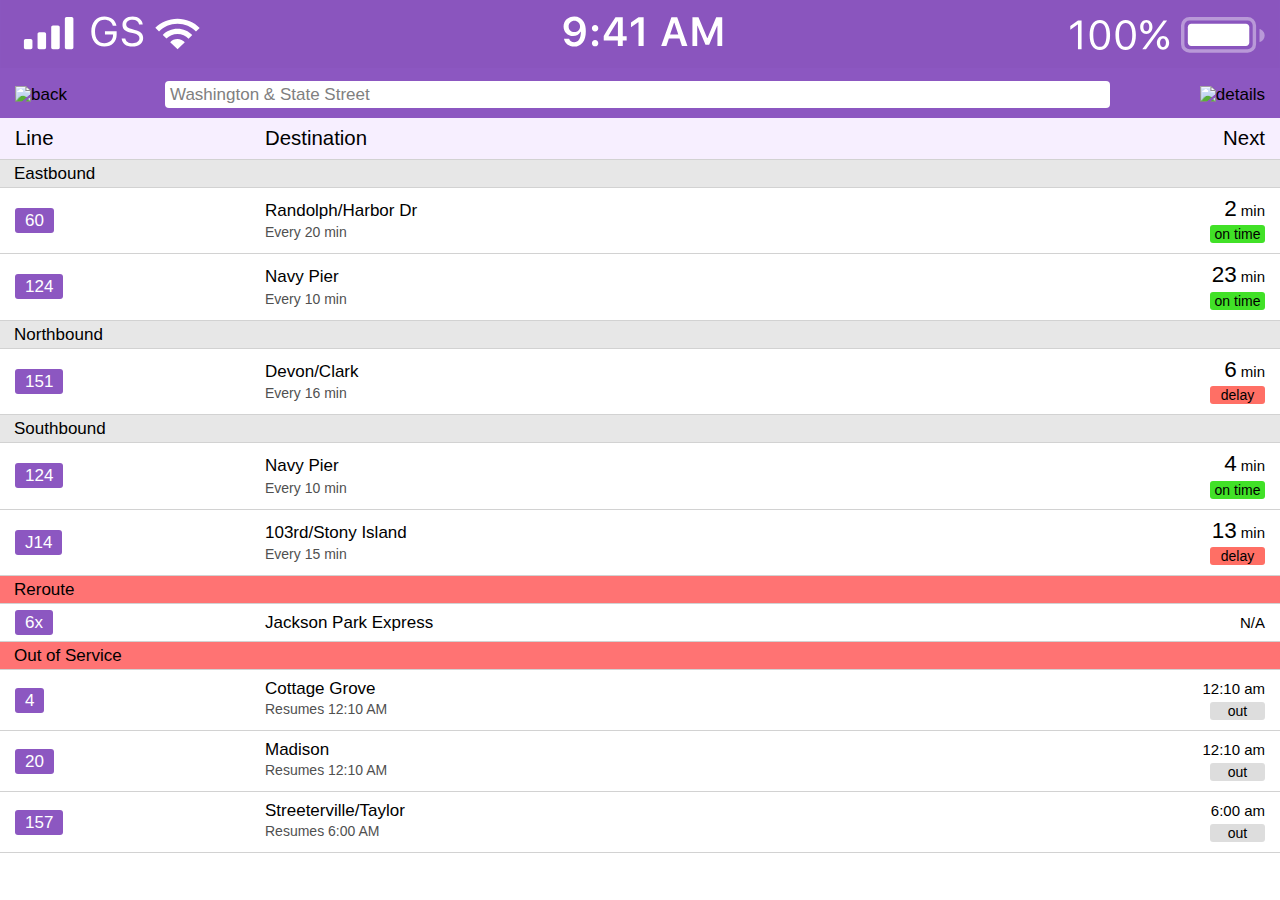
==== index.html @ 3e2c8f20 "first commit" ====
<!DOCTYPE html>
<html lang="en">
  <head>
    <meta name="viewport" content="width=device-width, initial-scale=1">
    <meta charset="utf-8">
    <title>BusyBus</title>
    <link rel="stylesheet" href="css/reset.css">
    <link rel="stylesheet" href="css/style.css">
  </head>
  <body>
    <header>
      <img class="status-bar" src="images/status bar.svg" alt="status bar">
      <section class=navbar>
        <img class="arrow" src="images/back.svg" alt="back">
        <div class="search">Washington & State Street
        </div>
        <img class="burger" src="images/hamburger icon.svg" alt="details">
      </section>
      <section class="names">
        <div class="namesinfo column1">
          <h1>Line</h1>
        </div>
        <div class="namesinfo column2">
          <h1>Destination</h1>
          <h1>Next</h1>
        </div>
      </section>
    </header>
    <section class="meat">
        <div class="direction main">
            <h2>Eastbound</h2>
          </div>

        <section class="info">
          <div class="column1">
            <span class="line">60</span>
          </div>
          <div class="column2">
            <div class="row1">
                <span class="destination">Randolph/Harbor Dr</span>
                <span class="next"><strong>2</strong> min</span>
            </div>
            <div class="row2">
              <span class="eta">Every 20 min</span>
              <span class="status">on time</span>
            </div>
          </div>
        </section>

        <section class="info">
          <div class="column1">
            <span class="line">124</span>
          </div>
          <div class="column2">
            <div class="row1">
                <span class="destination">Navy Pier</span>
                <span class="next"><strong>23</strong> min</span>
            </div>
            <div class="row2">
              <span class="eta">Every 10 min</span>
              <span class="status">on time</span>
            </div>
          </div>
        </section>

        <div class="direction main">
          <h2>Northbound</h2>
        </div>

        <section class="info">
          <div class="column1">
            <span class="line">151</span>
          </div>
          <div class="column2">
            <div class="row1">
                <span class="destination">Devon/Clark</span>
                <span class="next"><strong>6</strong> min</span>
            </div>
            <div class="row2">
              <span class="eta">Every 16 min</span>
              <span class="status delay">delay</span>
            </div>
          </div>
        </section>

        <div class="direction main">
          <h2>Southbound</h2>
        </div>

        <section class="info">
          <div class="column1">
            <span class="line">124</span>
          </div>
          <div class="column2">
            <div class="row1">
                <span class="destination">Navy Pier</span>
                <span class="next"><strong>4</strong> min</span>
            </div>
            <div class="row2">
              <span class="eta">Every 10 min</span>
              <span class="status">on time</span>
            </div>
          </div>
        </section>

        <section class="info">
          <div class="column1">
            <span class="line">J14</span>
          </div>
          <div class="column2">
            <div class="row1">
                <span class="destination">103rd/Stony Island</span>
                <span class="next"><strong>13</strong> min</span>
            </div>
            <div class="row2">
              <span class="eta">Every 15 min</span>
              <span class="status delay">delay</span>
            </div>
          </div>
        </section>

        <div class="direction reroute">
          <h2>Reroute</h2>
        </div>

        <section class="info">
          <div class="column1">
            <span class="line">6x</span>
          </div>
          <div class="column2">
            <div class="row1">
                <span class="destination">Jackson Park Express</span>
                <span class="next">N/A</span>
            </div>
          </div>
        </section>

        <div class="direction outofservice">
          <h2>Out of Service</h2>
        </div>

        <section class="info">
          <div class="column1">
            <span class="line">4</span>
          </div>
          <div class="column2">
            <div class="row1">
                <span class="destination">Cottage Grove</span>
                <span class="next">12:10 am</span>
            </div>
            <div class="row2">
              <span class="eta">Resumes 12:10 AM</span>
              <span class="status out">out</span>
            </div>
          </div>
        </section>

        <section class="info">
          <div class="column1">
            <span class="line">20</span>
          </div>
          <div class="column2">
            <div class="row1">
                <span class="destination">Madison</span>
                <span class="next">12:10 am</span>
            </div>
            <div class="row2">
              <span class="eta">Resumes 12:10 AM</span>
              <span class="status out">out</span>
            </div>
          </div>
        </section>

        <section class="info">
          <div class="column1">
            <span class="line">157</span>
          </div>
          <div class="column2">
            <div class="row1">
                <span class="destination">Streeterville/Taylor</span>
                <span class="next">6:00 am</span>
            </div>
            <div class="row2">
              <span class="eta">Resumes 6:00 AM</span>
              <span class="status out">out</span>
            </div>
          </div>
        </section>
    </section>
  </body>
</html>
---- css/style.css ----
*, *:before, *:after {
  box-sizing: border-box;
}
body {
  background-color: #fff;
  font-family: "SF Pro Text", Arial, Roboto;
  font-size: 17px;
  font-weight: normal;
  display: block;
}
strong {
  font-size: 1.5em;
  font-weight: 500;
}
/* ~~~~~BEGIN HEADER STYLING ~~~~~*/
header{
  background-color: #8C57C1;
  width: 100%;
}
.status-bar {
  width: 100%;
}
.navbar {
  padding: 10px;
  width: 100%;
  display: inline-flex;
  align-items: center;
  justify-content: center;
}
.arrow {
  padding: 5px;
  position: absolute;
  left: 10px;
}
.search{
  margin: 0px 10px 0px 5px;
  display: flex;
  align-items: center;
  background-color: #fff;
  color: gray;
  padding: 5px;
  border-radius: 4px;
  width: 75%;
}
.burger {
  padding: 5px;
  position: absolute;
  right: 10px;
}
.names{
  background-color: #F7EFFF;
  display: flex;
  justify-content:space-between;
  width: 100%;
  border-bottom: #D2D2D2 1px solid;
  padding: 10px 15px 10px 15px;
}
.namesinfo {
  display: flex;
  justify-content: space-between;
  width: 100%;
}
/* ~~~~~END HEADER STYLING~~~~~ */
/* ~~~~BEGIN DIRECTION~~~~~ */
h1 {
  font-size: 1.2em;
  font-weight: 400;
}
.direction {
  width: 100%;
  padding: 5px 0px 5px 14px;
  display: inline-block;
  background-color: #E7E7E7;
  /* border-top:#D2D2D2 1px solid; */
  border-bottom: #D2D2D2 1px solid;
}
/* ~~~~~END DIRECTION~~~~~~ */
.info {
  display: flex;
  justify-content: space-between;
  width: 100%;
  padding: 10px 15px 10px 15px;
  border-bottom: 1px solid #D2D2D2;
}
.info:hover{
  background-color: #eee;
}
.line {
  background-color: #8C57C1;
  color: #fff;
  padding: 3px 10px 3px 10px;
  border-radius: 3px;
}

.column1 {
  width: 20%;
  align-self: center;
}
.column2 {
  width: 80%;
}

.row1 {
  display: flex;
  justify-content: space-between;
  width: 100%;
  align-items: baseline;
}
.row2 {
  font-size: 14px;
  padding-top: 5px;
  display: flex;
  justify-content: space-between;
  width: 100%;
}

.next{
  font-size: 15px;
}
.eta {
  color: #505050;
}
.status {
  background-color: #41E127;
  padding-top: 2px;
  padding-bottom: 2px;
  text-align: center;
  border-radius: 3px;
  width: 55px;
}
.delay {
  background-color: #FF6F65;
}
.out{
  background-color: #ddd;
  align-self: center;
}

.reroute, .outofservice{
  background-color: #FF7373;
}
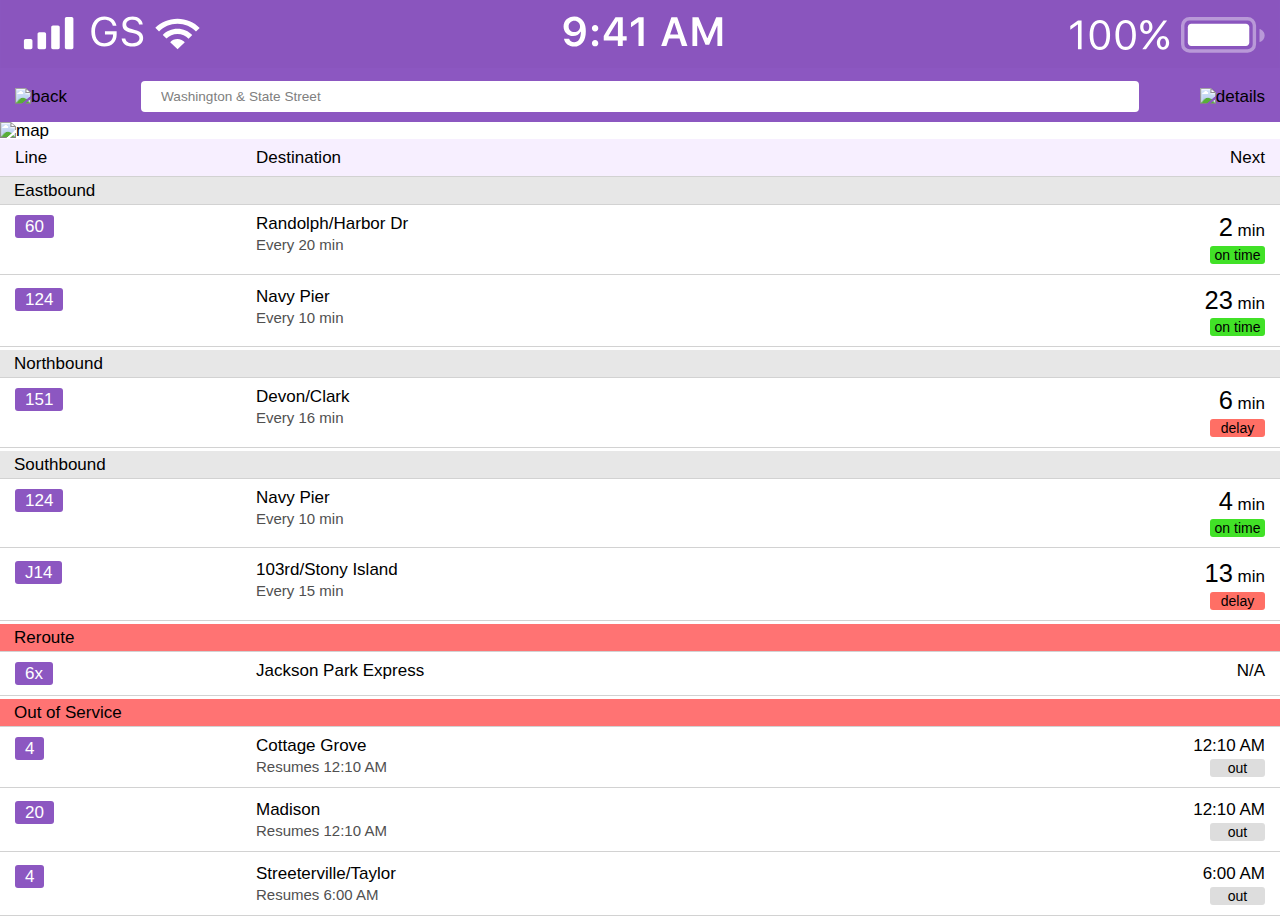
==== commit 023d0c33: "changes for revision 1" ====
--- a/index.html
+++ b/index.html
@@ -12,180 +12,169 @@
       <img class="status-bar" src="images/status bar.svg" alt="status bar">
       <section class=navbar>
         <img class="arrow" src="images/back.svg" alt="back">
-        <div class="search">Washington & State Street
-        </div>
+        <!-- <div class="search">Washington & State Street
+        </div> -->
+        <form class="search" action="index.html" method="post">
+          <input type="search" name="" value="Washington & State Street">
+        </form>
         <img class="burger" src="images/hamburger icon.svg" alt="details">
       </section>
-      <section class="names">
-        <div class="namesinfo column1">
-          <h1>Line</h1>
-        </div>
-        <div class="namesinfo column2">
-          <h1>Destination</h1>
-          <h1>Next</h1>
-        </div>
-      </section>
+
     </header>
+    <section class="map">
+      <img src="images/map.png" alt="map" width=100%>
+    </section>
+    <section class="names">
+      <ul class="namesinfo">
+        <li>Line</li>
+        <li class="middle">Destination</li>
+        <li>Next</li>
+      </ul>
+    </section>
     <section class="meat">
-        <div class="direction main">
+
+        <div class="direction">
             <h2>Eastbound</h2>
           </div>
+        <ul class="info">
+          <li>
+            <h3>60</h3>
+          </li>
+          <li class="middle">
+            <h4>Randolph/Harbor Dr</h4>
+            <h5>Every 20 min</h5>
+          </li>
+          <li>
+            <h4><strong>2</strong> min</h4>
+            <h6>on time</h6>
+          </li>
+        </ul>
+        <ul class="info">
+          <li>
+            <h3>124</h3>
+          </li>
+          <li class="middle">
+            <h4>Navy Pier</h4>
+            <h5>Every 10 min</h5>
+          </li>
+          <li>
+            <h4><strong>23</strong> min</h4>
+            <h6>on time</h6>
+          </li>
+        </ul>
 
-        <section class="info">
-          <div class="column1">
-            <span class="line">60</span>
-          </div>
-          <div class="column2">
-            <div class="row1">
-                <span class="destination">Randolph/Harbor Dr</span>
-                <span class="next"><strong>2</strong> min</span>
-            </div>
-            <div class="row2">
-              <span class="eta">Every 20 min</span>
-              <span class="status">on time</span>
-            </div>
-          </div>
-        </section>
-
-        <section class="info">
-          <div class="column1">
-            <span class="line">124</span>
-          </div>
-          <div class="column2">
-            <div class="row1">
-                <span class="destination">Navy Pier</span>
-                <span class="next"><strong>23</strong> min</span>
-            </div>
-            <div class="row2">
-              <span class="eta">Every 10 min</span>
-              <span class="status">on time</span>
-            </div>
-          </div>
-        </section>
-
-        <div class="direction main">
+        <div class="direction">
           <h2>Northbound</h2>
         </div>
 
-        <section class="info">
-          <div class="column1">
-            <span class="line">151</span>
-          </div>
-          <div class="column2">
-            <div class="row1">
-                <span class="destination">Devon/Clark</span>
-                <span class="next"><strong>6</strong> min</span>
-            </div>
-            <div class="row2">
-              <span class="eta">Every 16 min</span>
-              <span class="status delay">delay</span>
-            </div>
-          </div>
-        </section>
+        <ul class="info">
+          <li>
+            <h3>151</h3>
+          </li>
+          <li class="middle">
+            <h4>Devon/Clark</h4>
+            <h5>Every 16 min</h5>
+          </li>
+          <li>
+            <h4><strong>6</strong> min</h4>
+            <h6 class="delay">delay</h6>
+          </li>
+        </ul>
 
-        <div class="direction main">
+        <div class="direction">
           <h2>Southbound</h2>
         </div>
 
-        <section class="info">
-          <div class="column1">
-            <span class="line">124</span>
-          </div>
-          <div class="column2">
-            <div class="row1">
-                <span class="destination">Navy Pier</span>
-                <span class="next"><strong>4</strong> min</span>
-            </div>
-            <div class="row2">
-              <span class="eta">Every 10 min</span>
-              <span class="status">on time</span>
-            </div>
-          </div>
-        </section>
+        <ul class="info">
+          <li>
+            <h3>124</h3>
+          </li>
+          <li class="middle">
+            <h4>Navy Pier</h4>
+            <h5>Every 10 min</h5>
+          </li>
+          <li>
+            <h4><strong>4</strong> min</h4>
+            <h6>on time</h6>
+          </li>
+        </ul>
 
-        <section class="info">
-          <div class="column1">
-            <span class="line">J14</span>
-          </div>
-          <div class="column2">
-            <div class="row1">
-                <span class="destination">103rd/Stony Island</span>
-                <span class="next"><strong>13</strong> min</span>
-            </div>
-            <div class="row2">
-              <span class="eta">Every 15 min</span>
-              <span class="status delay">delay</span>
-            </div>
-          </div>
-        </section>
+        <ul class="info">
+          <li>
+            <h3>J14</h3>
+          </li>
+          <li class="middle">
+            <h4>103rd/Stony Island</h4>
+            <h5>Every 15 min</h5>
+          </li>
+          <li>
+            <h4><strong>13</strong> min</h4>
+            <h6 class="delay">delay</h6>
+          </li>
+        </ul>
 
         <div class="direction reroute">
           <h2>Reroute</h2>
         </div>
 
-        <section class="info">
-          <div class="column1">
-            <span class="line">6x</span>
-          </div>
-          <div class="column2">
-            <div class="row1">
-                <span class="destination">Jackson Park Express</span>
-                <span class="next">N/A</span>
-            </div>
-          </div>
-        </section>
+        <ul class="info">
+          <li>
+            <h3>6x</h3>
+          </li>
+          <li class="middle">
+            <h4>Jackson Park Express</h4>
+          </li>
+          <li>
+            <h4>N/A</h4>
+          </li>
+        </ul>
 
         <div class="direction outofservice">
           <h2>Out of Service</h2>
         </div>
 
-        <section class="info">
-          <div class="column1">
-            <span class="line">4</span>
-          </div>
-          <div class="column2">
-            <div class="row1">
-                <span class="destination">Cottage Grove</span>
-                <span class="next">12:10 am</span>
-            </div>
-            <div class="row2">
-              <span class="eta">Resumes 12:10 AM</span>
-              <span class="status out">out</span>
-            </div>
-          </div>
-        </section>
+        <ul class="info">
+          <li>
+            <h3>4</h3>
+          </li>
+          <li class="middle">
+            <h4>Cottage Grove</h4>
+            <h5>Resumes 12:10 AM</h5>
+          </li>
+          <li>
+            <h4>12:10 AM</h4>
+            <h6 class="out">out</h6>
+          </li>
+        </ul>
 
-        <section class="info">
-          <div class="column1">
-            <span class="line">20</span>
-          </div>
-          <div class="column2">
-            <div class="row1">
-                <span class="destination">Madison</span>
-                <span class="next">12:10 am</span>
-            </div>
-            <div class="row2">
-              <span class="eta">Resumes 12:10 AM</span>
-              <span class="status out">out</span>
-            </div>
-          </div>
-        </section>
+        <ul class="info">
+          <li>
+            <h3>20</h3>
+          </li>
+          <li class="middle">
+            <h4>Madison</h4>
+            <h5>Resumes 12:10 AM</h5>
+          </li>
+          <li>
+            <h4>12:10 AM</h4>
+            <h6 class="out">out</h6>
+          </li>
+        </ul>
 
-        <section class="info">
-          <div class="column1">
-            <span class="line">157</span>
-          </div>
-          <div class="column2">
-            <div class="row1">
-                <span class="destination">Streeterville/Taylor</span>
-                <span class="next">6:00 am</span>
-            </div>
-            <div class="row2">
-              <span class="eta">Resumes 6:00 AM</span>
-              <span class="status out">out</span>
-            </div>
-          </div>
-        </section>
+        <ul class="info">
+          <li>
+            <h3>4</h3>
+          </li>
+          <li class="middle">
+            <h4>Streeterville/Taylor</h4>
+            <h5>Resumes 6:00 AM</h5>
+          </li>
+          <li>
+            <h4>6:00 AM</h4>
+            <h6 class="out">out</h6>
+          </li>
+        </ul>
+
     </section>
   </body>
 </html>
--- a/css/style.css
+++ b/css/style.css
@@ -3,7 +3,7 @@
 }
 body {
   background-color: #fff;
-  font-family: "SF Pro Text", Arial, Roboto;
+  font-family: -apple-system, BlinkMacSystemFont, "Segoe UI", Roboto, Helvetica, Arial, sans-serif, "Apple Color Emoji", "Segoe UI Emoji", "Segoe UI Symbol";
   font-size: 17px;
   font-weight: normal;
   display: block;
@@ -21,7 +21,7 @@
   width: 100%;
 }
 .navbar {
-  padding: 10px;
+  padding: 5px 10px;
   width: 100%;
   display: inline-flex;
   align-items: center;
@@ -32,15 +32,18 @@
   position: absolute;
   left: 10px;
 }
-.search{
-  margin: 0px 10px 0px 5px;
-  display: flex;
-  align-items: center;
-  background-color: #fff;
+form {
+  width: 80%;
+  padding: 5px;
+}
+input[type=search] {
+  width: 100%;
+  padding: 8px 20px;
+  border: solid 0px #ccc;
+  border-radius: 4px;
+  resize: none;
+  font-size: 0.8em;
   color: gray;
-  padding: 5px;
-  border-radius: 4px;
-  width: 75%;
 }
 .burger {
   padding: 5px;
@@ -71,13 +74,11 @@
   padding: 5px 0px 5px 14px;
   display: inline-block;
   background-color: #E7E7E7;
-  /* border-top:#D2D2D2 1px solid; */
   border-bottom: #D2D2D2 1px solid;
 }
 /* ~~~~~END DIRECTION~~~~~~ */
 .info {
-  display: flex;
-  justify-content: space-between;
+  display:inline-block;
   width: 100%;
   padding: 10px 15px 10px 15px;
   border-bottom: 1px solid #D2D2D2;
@@ -85,42 +86,36 @@
 .info:hover{
   background-color: #eee;
 }
-.line {
+h3 {
   background-color: #8C57C1;
   color: #fff;
   padding: 3px 10px 3px 10px;
   border-radius: 3px;
+  align-self: center;
+}
+.column1 {
+  width: 18%;
 }
 
-.column1 {
-  width: 20%;
-  align-self: center;
-}
-.column2 {
-  width: 80%;
+.middle {
+  position: absolute;
+  left: 20%;
+  float: left;
 }
 
-.row1 {
-  display: flex;
-  justify-content: space-between;
-  width: 100%;
-  align-items: baseline;
+.column2 {
+  width: 82%;
 }
-.row2 {
-  font-size: 14px;
-  padding-top: 5px;
-  display: flex;
-  justify-content: space-between;
-  width: 100%;
+h4 {
+  padding-bottom: 5px;
+}
+h5 {
+  color: #505050;
+  font-size: 15px;
 }
 
-.next{
-  font-size: 15px;
-}
-.eta {
-  color: #505050;
-}
-.status {
+h6 {
+  font-size: 14px;
   background-color: #41E127;
   padding-top: 2px;
   padding-bottom: 2px;
@@ -128,14 +123,23 @@
   border-radius: 3px;
   width: 55px;
 }
+li {
+  text-align:left;
+  float:left;
+}
+li:last-child {
+  float:right;
+  text-align: right;
+}
+h6 {
+  float:right;
+}
 .delay {
   background-color: #FF6F65;
 }
 .out{
   background-color: #ddd;
-  align-self: center;
 }
-
 .reroute, .outofservice{
   background-color: #FF7373;
 }
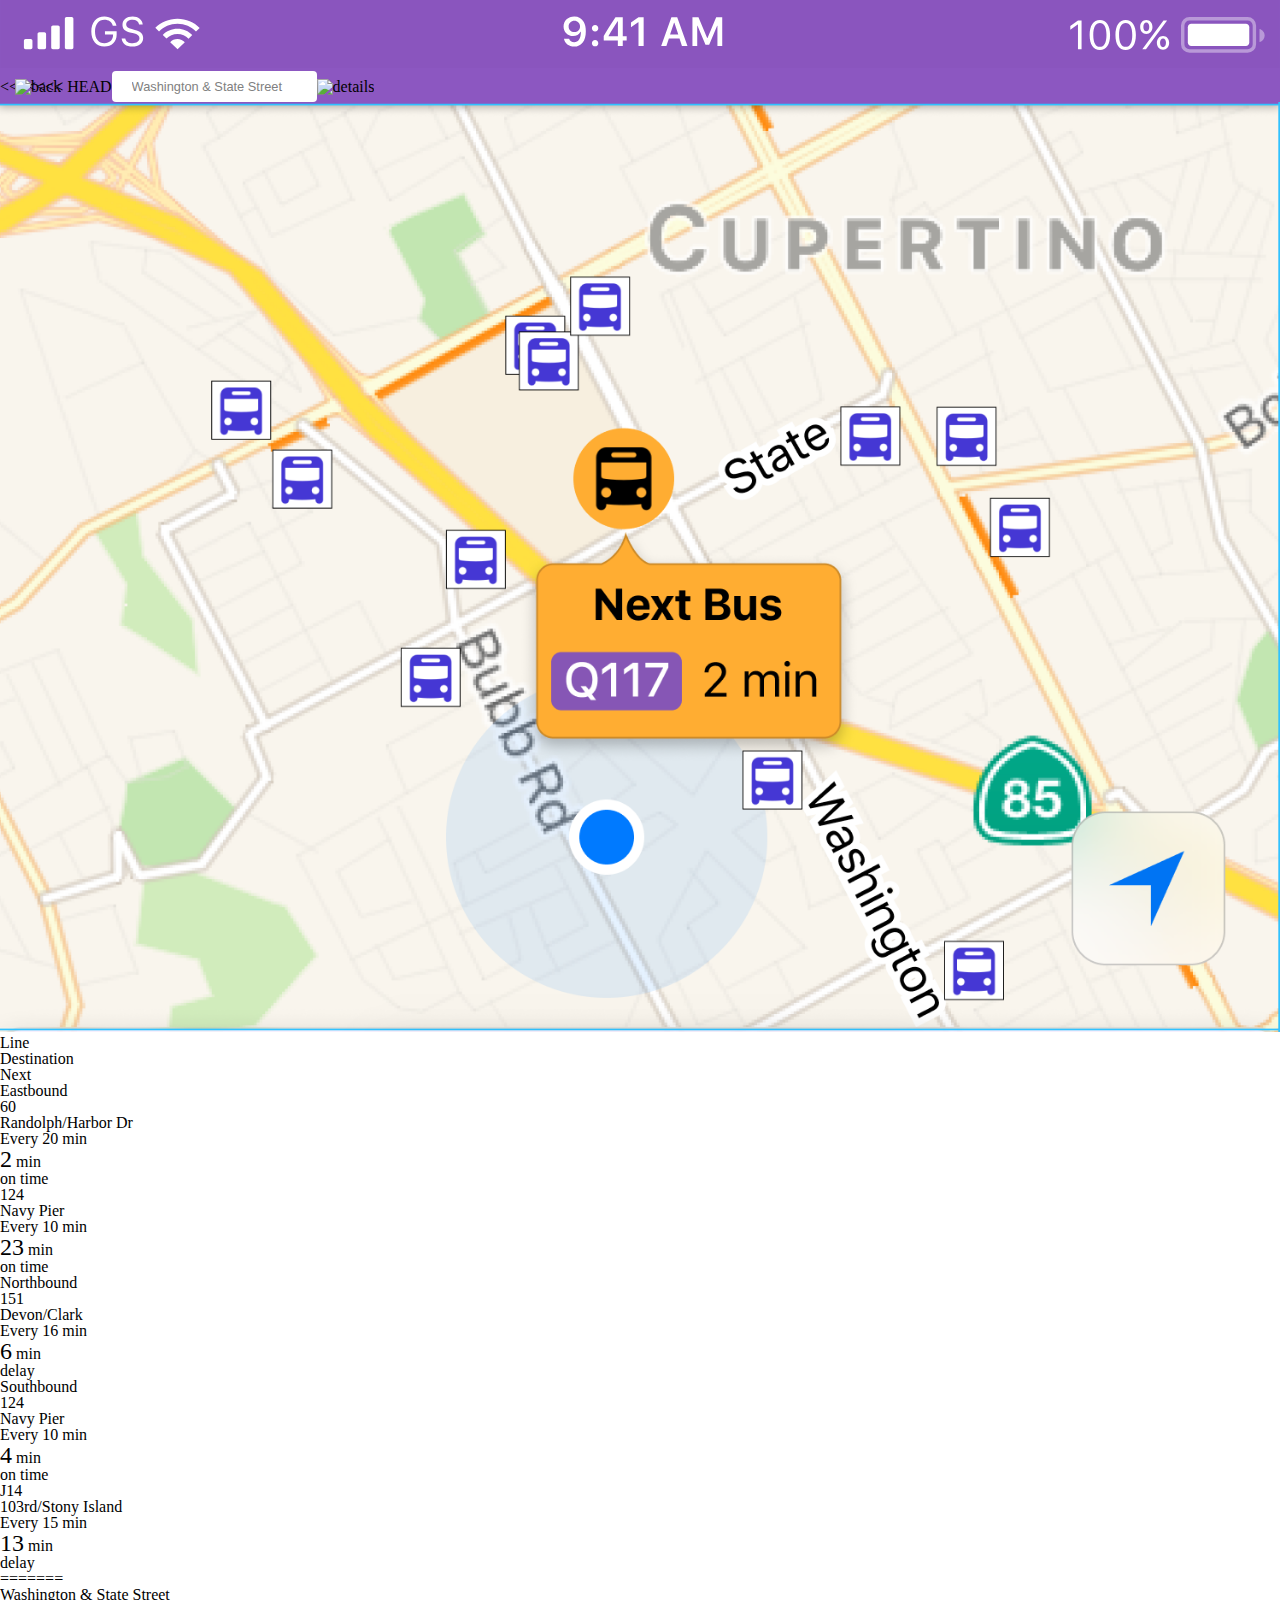
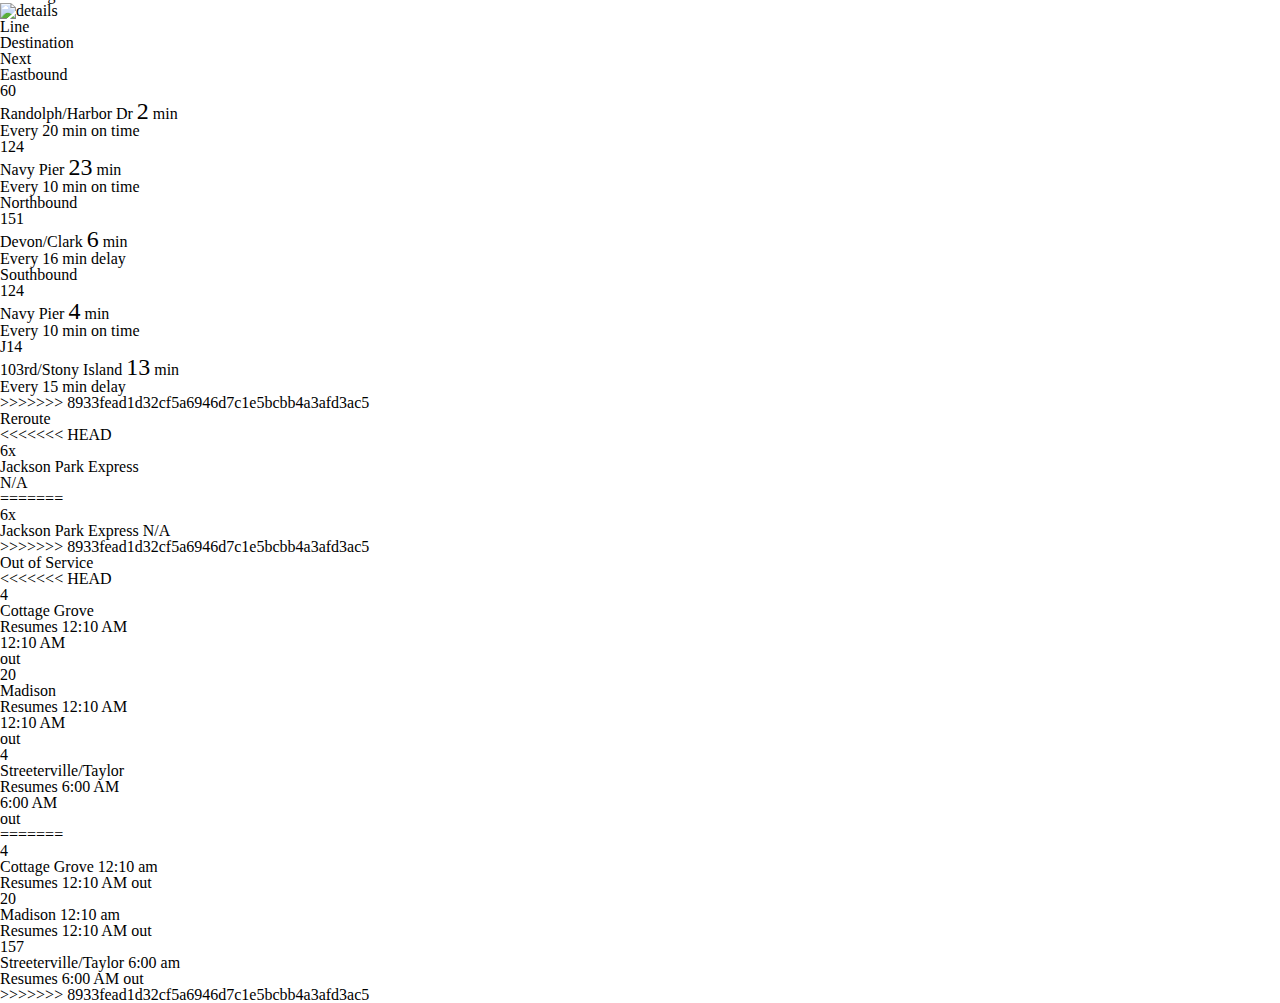
==== commit 5c7efd52: "Merge branch 'master' of github.com:justineyoung/frontend-challenge Attempting merge" ====
--- a/index.html
+++ b/index.html
@@ -12,6 +12,7 @@
       <img class="status-bar" src="images/status bar.svg" alt="status bar">
       <section class=navbar>
         <img class="arrow" src="images/back.svg" alt="back">
+<<<<<<< HEAD
         <!-- <div class="search">Washington & State Street
         </div> -->
         <form class="search" action="index.html" method="post">
@@ -112,11 +113,120 @@
             <h6 class="delay">delay</h6>
           </li>
         </ul>
+=======
+        <div class="search">Washington & State Street
+        </div>
+        <img class="burger" src="images/hamburger icon.svg" alt="details">
+      </section>
+      <section class="names">
+        <div class="namesinfo column1">
+          <h1>Line</h1>
+        </div>
+        <div class="namesinfo column2">
+          <h1>Destination</h1>
+          <h1>Next</h1>
+        </div>
+      </section>
+    </header>
+    <section class="meat">
+        <div class="direction main">
+            <h2>Eastbound</h2>
+          </div>
+
+        <section class="info">
+          <div class="column1">
+            <span class="line">60</span>
+          </div>
+          <div class="column2">
+            <div class="row1">
+                <span class="destination">Randolph/Harbor Dr</span>
+                <span class="next"><strong>2</strong> min</span>
+            </div>
+            <div class="row2">
+              <span class="eta">Every 20 min</span>
+              <span class="status">on time</span>
+            </div>
+          </div>
+        </section>
+
+        <section class="info">
+          <div class="column1">
+            <span class="line">124</span>
+          </div>
+          <div class="column2">
+            <div class="row1">
+                <span class="destination">Navy Pier</span>
+                <span class="next"><strong>23</strong> min</span>
+            </div>
+            <div class="row2">
+              <span class="eta">Every 10 min</span>
+              <span class="status">on time</span>
+            </div>
+          </div>
+        </section>
+
+        <div class="direction main">
+          <h2>Northbound</h2>
+        </div>
+
+        <section class="info">
+          <div class="column1">
+            <span class="line">151</span>
+          </div>
+          <div class="column2">
+            <div class="row1">
+                <span class="destination">Devon/Clark</span>
+                <span class="next"><strong>6</strong> min</span>
+            </div>
+            <div class="row2">
+              <span class="eta">Every 16 min</span>
+              <span class="status delay">delay</span>
+            </div>
+          </div>
+        </section>
+
+        <div class="direction main">
+          <h2>Southbound</h2>
+        </div>
+
+        <section class="info">
+          <div class="column1">
+            <span class="line">124</span>
+          </div>
+          <div class="column2">
+            <div class="row1">
+                <span class="destination">Navy Pier</span>
+                <span class="next"><strong>4</strong> min</span>
+            </div>
+            <div class="row2">
+              <span class="eta">Every 10 min</span>
+              <span class="status">on time</span>
+            </div>
+          </div>
+        </section>
+
+        <section class="info">
+          <div class="column1">
+            <span class="line">J14</span>
+          </div>
+          <div class="column2">
+            <div class="row1">
+                <span class="destination">103rd/Stony Island</span>
+                <span class="next"><strong>13</strong> min</span>
+            </div>
+            <div class="row2">
+              <span class="eta">Every 15 min</span>
+              <span class="status delay">delay</span>
+            </div>
+          </div>
+        </section>
+>>>>>>> 8933fead1d32cf5a6946d7c1e5bcbb4a3afd3ac5
 
         <div class="direction reroute">
           <h2>Reroute</h2>
         </div>
 
+<<<<<<< HEAD
         <ul class="info">
           <li>
             <h3>6x</h3>
@@ -128,11 +238,25 @@
             <h4>N/A</h4>
           </li>
         </ul>
+=======
+        <section class="info">
+          <div class="column1">
+            <span class="line">6x</span>
+          </div>
+          <div class="column2">
+            <div class="row1">
+                <span class="destination">Jackson Park Express</span>
+                <span class="next">N/A</span>
+            </div>
+          </div>
+        </section>
+>>>>>>> 8933fead1d32cf5a6946d7c1e5bcbb4a3afd3ac5
 
         <div class="direction outofservice">
           <h2>Out of Service</h2>
         </div>
 
+<<<<<<< HEAD
         <ul class="info">
           <li>
             <h3>4</h3>
@@ -175,6 +299,55 @@
           </li>
         </ul>
 
+=======
+        <section class="info">
+          <div class="column1">
+            <span class="line">4</span>
+          </div>
+          <div class="column2">
+            <div class="row1">
+                <span class="destination">Cottage Grove</span>
+                <span class="next">12:10 am</span>
+            </div>
+            <div class="row2">
+              <span class="eta">Resumes 12:10 AM</span>
+              <span class="status out">out</span>
+            </div>
+          </div>
+        </section>
+
+        <section class="info">
+          <div class="column1">
+            <span class="line">20</span>
+          </div>
+          <div class="column2">
+            <div class="row1">
+                <span class="destination">Madison</span>
+                <span class="next">12:10 am</span>
+            </div>
+            <div class="row2">
+              <span class="eta">Resumes 12:10 AM</span>
+              <span class="status out">out</span>
+            </div>
+          </div>
+        </section>
+
+        <section class="info">
+          <div class="column1">
+            <span class="line">157</span>
+          </div>
+          <div class="column2">
+            <div class="row1">
+                <span class="destination">Streeterville/Taylor</span>
+                <span class="next">6:00 am</span>
+            </div>
+            <div class="row2">
+              <span class="eta">Resumes 6:00 AM</span>
+              <span class="status out">out</span>
+            </div>
+          </div>
+        </section>
+>>>>>>> 8933fead1d32cf5a6946d7c1e5bcbb4a3afd3ac5
     </section>
   </body>
 </html>
--- a/css/style.css
+++ b/css/style.css
@@ -3,7 +3,11 @@
 }
 body {
   background-color: #fff;
+<<<<<<< HEAD
   font-family: -apple-system, BlinkMacSystemFont, "Segoe UI", Roboto, Helvetica, Arial, sans-serif, "Apple Color Emoji", "Segoe UI Emoji", "Segoe UI Symbol";
+=======
+  font-family: "SF Pro Text", Arial, Roboto;
+>>>>>>> 8933fead1d32cf5a6946d7c1e5bcbb4a3afd3ac5
   font-size: 17px;
   font-weight: normal;
   display: block;
@@ -21,7 +25,11 @@
   width: 100%;
 }
 .navbar {
+<<<<<<< HEAD
   padding: 5px 10px;
+=======
+  padding: 10px;
+>>>>>>> 8933fead1d32cf5a6946d7c1e5bcbb4a3afd3ac5
   width: 100%;
   display: inline-flex;
   align-items: center;
@@ -32,6 +40,7 @@
   position: absolute;
   left: 10px;
 }
+<<<<<<< HEAD
 form {
   width: 80%;
   padding: 5px;
@@ -44,6 +53,17 @@
   resize: none;
   font-size: 0.8em;
   color: gray;
+=======
+.search{
+  margin: 0px 10px 0px 5px;
+  display: flex;
+  align-items: center;
+  background-color: #fff;
+  color: gray;
+  padding: 5px;
+  border-radius: 4px;
+  width: 75%;
+>>>>>>> 8933fead1d32cf5a6946d7c1e5bcbb4a3afd3ac5
 }
 .burger {
   padding: 5px;
@@ -74,11 +94,20 @@
   padding: 5px 0px 5px 14px;
   display: inline-block;
   background-color: #E7E7E7;
+<<<<<<< HEAD
+=======
+  /* border-top:#D2D2D2 1px solid; */
+>>>>>>> 8933fead1d32cf5a6946d7c1e5bcbb4a3afd3ac5
   border-bottom: #D2D2D2 1px solid;
 }
 /* ~~~~~END DIRECTION~~~~~~ */
 .info {
+<<<<<<< HEAD
   display:inline-block;
+=======
+  display: flex;
+  justify-content: space-between;
+>>>>>>> 8933fead1d32cf5a6946d7c1e5bcbb4a3afd3ac5
   width: 100%;
   padding: 10px 15px 10px 15px;
   border-bottom: 1px solid #D2D2D2;
@@ -86,11 +115,16 @@
 .info:hover{
   background-color: #eee;
 }
+<<<<<<< HEAD
 h3 {
+=======
+.line {
+>>>>>>> 8933fead1d32cf5a6946d7c1e5bcbb4a3afd3ac5
   background-color: #8C57C1;
   color: #fff;
   padding: 3px 10px 3px 10px;
   border-radius: 3px;
+<<<<<<< HEAD
   align-self: center;
 }
 .column1 {
@@ -116,6 +150,39 @@
 
 h6 {
   font-size: 14px;
+=======
+}
+
+.column1 {
+  width: 20%;
+  align-self: center;
+}
+.column2 {
+  width: 80%;
+}
+
+.row1 {
+  display: flex;
+  justify-content: space-between;
+  width: 100%;
+  align-items: baseline;
+}
+.row2 {
+  font-size: 14px;
+  padding-top: 5px;
+  display: flex;
+  justify-content: space-between;
+  width: 100%;
+}
+
+.next{
+  font-size: 15px;
+}
+.eta {
+  color: #505050;
+}
+.status {
+>>>>>>> 8933fead1d32cf5a6946d7c1e5bcbb4a3afd3ac5
   background-color: #41E127;
   padding-top: 2px;
   padding-bottom: 2px;
@@ -123,6 +190,7 @@
   border-radius: 3px;
   width: 55px;
 }
+<<<<<<< HEAD
 li {
   text-align:left;
   float:left;
@@ -134,12 +202,20 @@
 h6 {
   float:right;
 }
+=======
+>>>>>>> 8933fead1d32cf5a6946d7c1e5bcbb4a3afd3ac5
 .delay {
   background-color: #FF6F65;
 }
 .out{
   background-color: #ddd;
-}
+<<<<<<< HEAD
+}
+=======
+  align-self: center;
+}
+
+>>>>>>> 8933fead1d32cf5a6946d7c1e5bcbb4a3afd3ac5
 .reroute, .outofservice{
   background-color: #FF7373;
 }
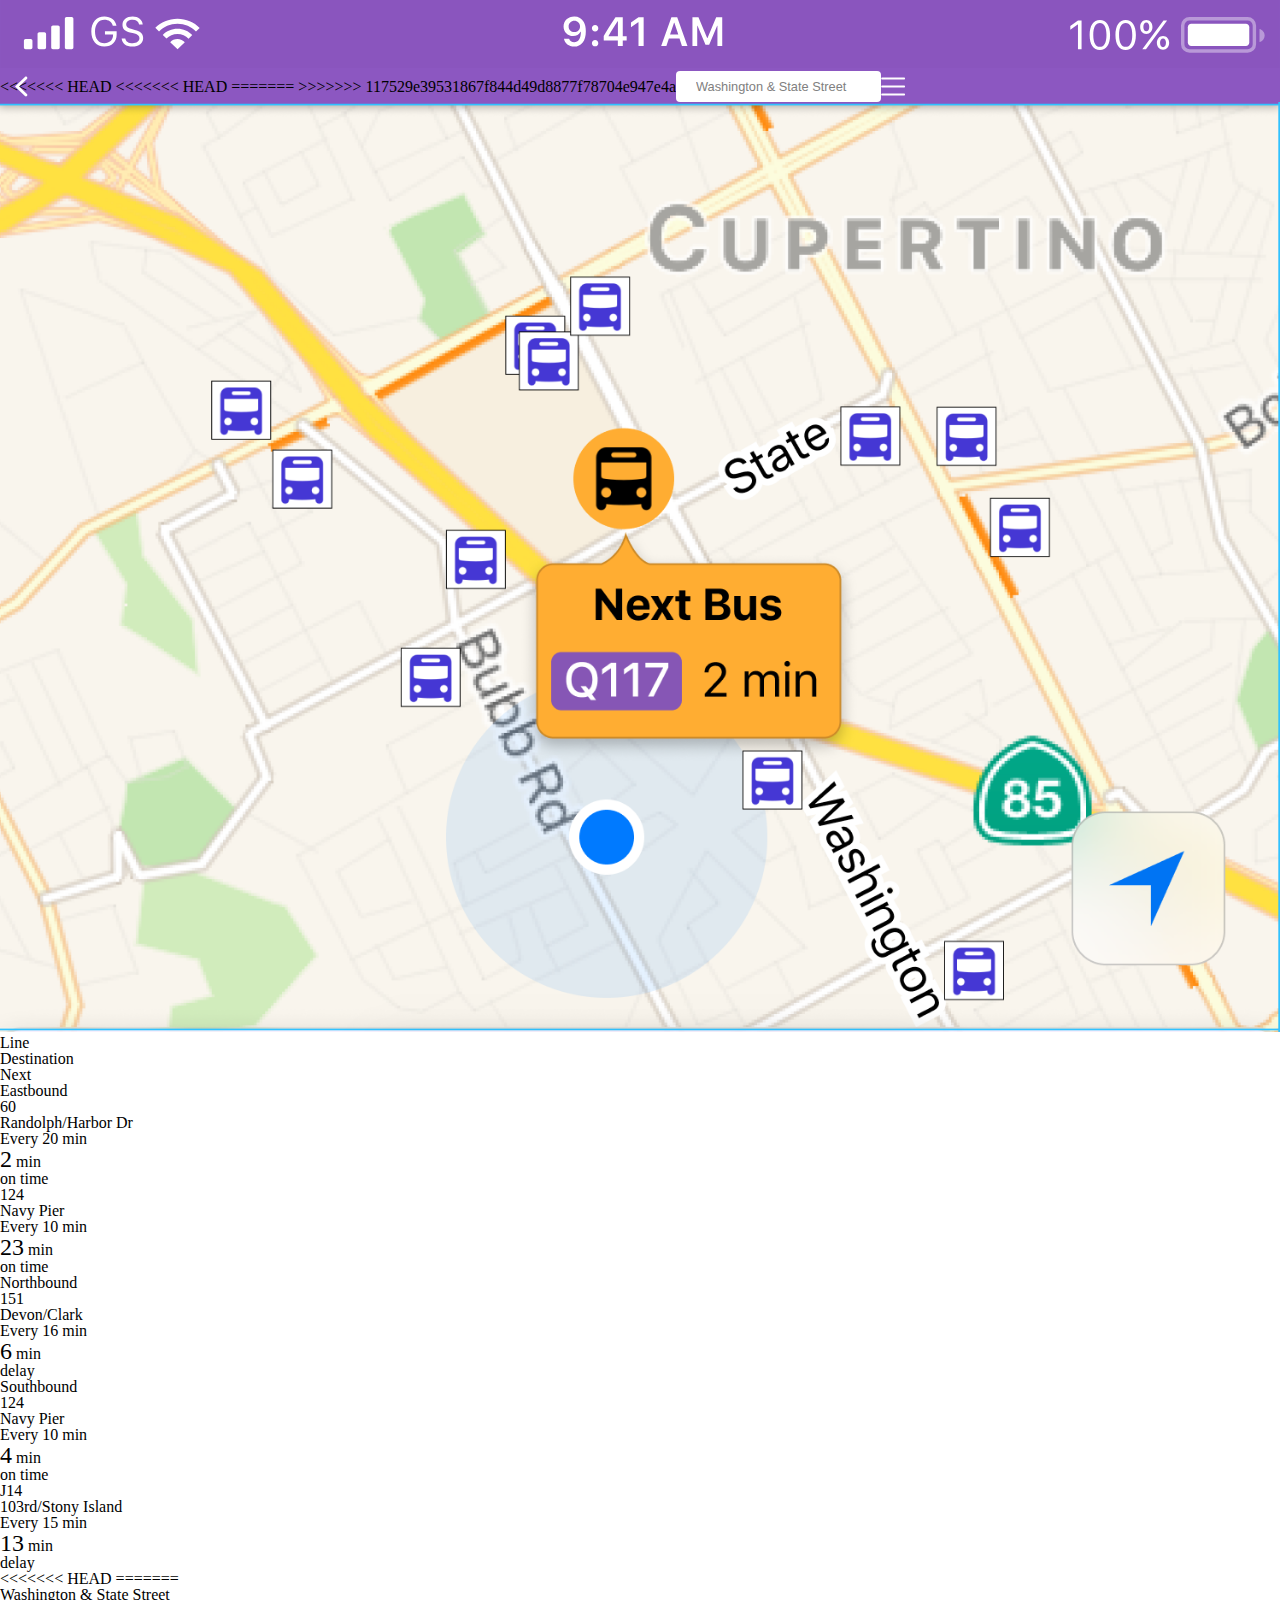
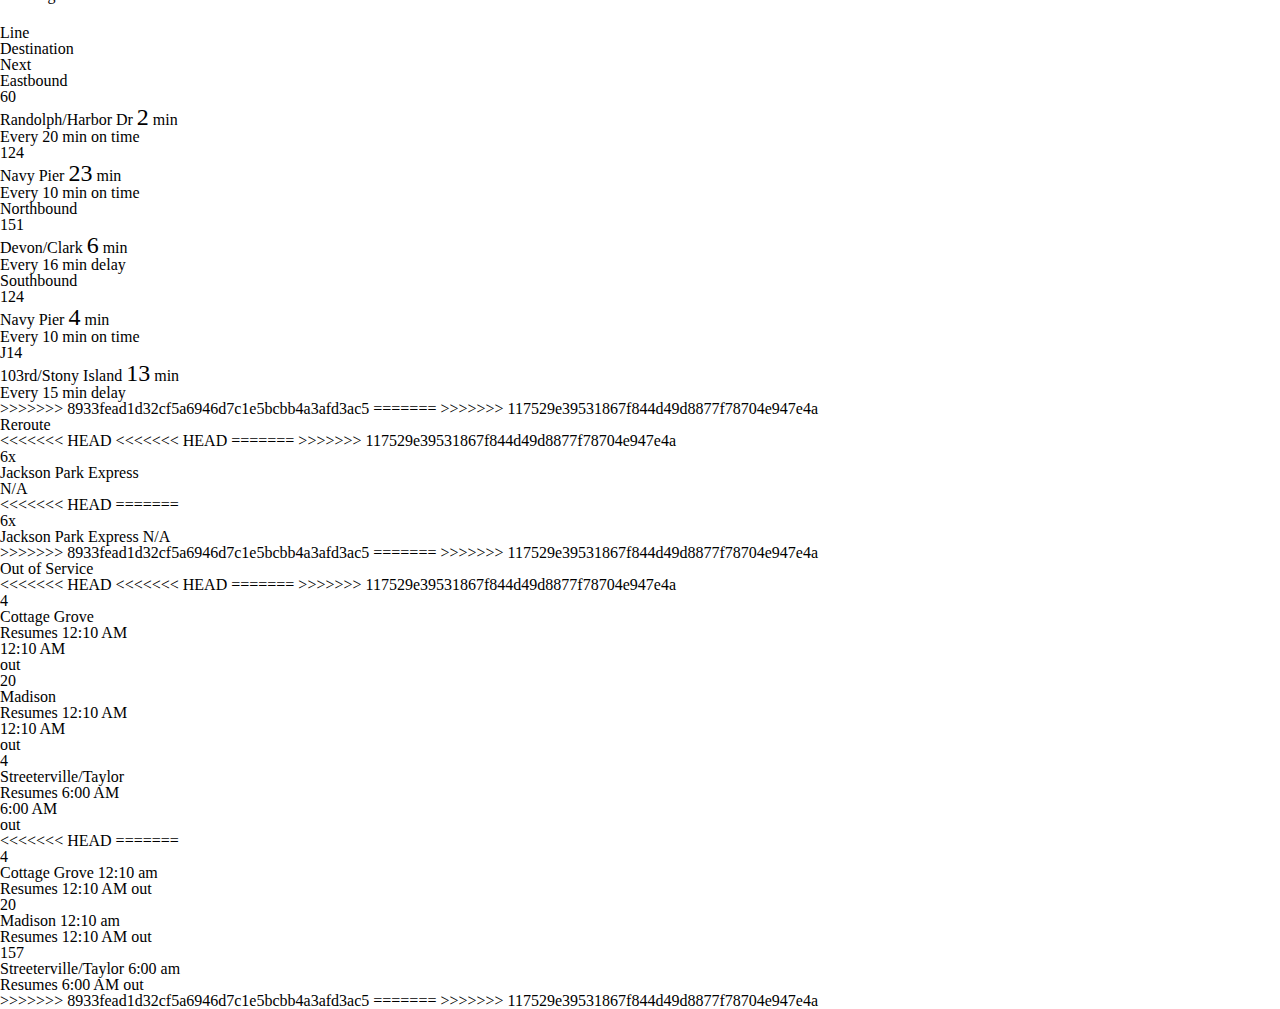
==== commit 31cdcace: "Merge branch 'master' of github.com:justineyoung/challenge i try" ====
--- a/index.html
+++ b/index.html
@@ -13,6 +13,9 @@
       <section class=navbar>
         <img class="arrow" src="images/back.svg" alt="back">
 <<<<<<< HEAD
+<<<<<<< HEAD
+=======
+>>>>>>> 117529e39531867f844d49d8877f78704e947e4a
         <!-- <div class="search">Washington & State Street
         </div> -->
         <form class="search" action="index.html" method="post">
@@ -113,6 +116,7 @@
             <h6 class="delay">delay</h6>
           </li>
         </ul>
+<<<<<<< HEAD
 =======
         <div class="search">Washington & State Street
         </div>
@@ -221,12 +225,17 @@
           </div>
         </section>
 >>>>>>> 8933fead1d32cf5a6946d7c1e5bcbb4a3afd3ac5
+=======
+>>>>>>> 117529e39531867f844d49d8877f78704e947e4a
 
         <div class="direction reroute">
           <h2>Reroute</h2>
         </div>
 
 <<<<<<< HEAD
+<<<<<<< HEAD
+=======
+>>>>>>> 117529e39531867f844d49d8877f78704e947e4a
         <ul class="info">
           <li>
             <h3>6x</h3>
@@ -238,6 +247,7 @@
             <h4>N/A</h4>
           </li>
         </ul>
+<<<<<<< HEAD
 =======
         <section class="info">
           <div class="column1">
@@ -251,12 +261,17 @@
           </div>
         </section>
 >>>>>>> 8933fead1d32cf5a6946d7c1e5bcbb4a3afd3ac5
+=======
+>>>>>>> 117529e39531867f844d49d8877f78704e947e4a
 
         <div class="direction outofservice">
           <h2>Out of Service</h2>
         </div>
 
 <<<<<<< HEAD
+<<<<<<< HEAD
+=======
+>>>>>>> 117529e39531867f844d49d8877f78704e947e4a
         <ul class="info">
           <li>
             <h3>4</h3>
@@ -299,6 +314,7 @@
           </li>
         </ul>
 
+<<<<<<< HEAD
 =======
         <section class="info">
           <div class="column1">
@@ -348,6 +364,8 @@
           </div>
         </section>
 >>>>>>> 8933fead1d32cf5a6946d7c1e5bcbb4a3afd3ac5
+=======
+>>>>>>> 117529e39531867f844d49d8877f78704e947e4a
     </section>
   </body>
 </html>
--- a/css/style.css
+++ b/css/style.css
@@ -4,10 +4,14 @@
 body {
   background-color: #fff;
 <<<<<<< HEAD
+<<<<<<< HEAD
   font-family: -apple-system, BlinkMacSystemFont, "Segoe UI", Roboto, Helvetica, Arial, sans-serif, "Apple Color Emoji", "Segoe UI Emoji", "Segoe UI Symbol";
 =======
   font-family: "SF Pro Text", Arial, Roboto;
 >>>>>>> 8933fead1d32cf5a6946d7c1e5bcbb4a3afd3ac5
+=======
+  font-family: -apple-system, BlinkMacSystemFont, "Segoe UI", Roboto, Helvetica, Arial, sans-serif, "Apple Color Emoji", "Segoe UI Emoji", "Segoe UI Symbol";
+>>>>>>> 117529e39531867f844d49d8877f78704e947e4a
   font-size: 17px;
   font-weight: normal;
   display: block;
@@ -26,10 +30,14 @@
 }
 .navbar {
 <<<<<<< HEAD
+<<<<<<< HEAD
   padding: 5px 10px;
 =======
   padding: 10px;
 >>>>>>> 8933fead1d32cf5a6946d7c1e5bcbb4a3afd3ac5
+=======
+  padding: 5px 10px;
+>>>>>>> 117529e39531867f844d49d8877f78704e947e4a
   width: 100%;
   display: inline-flex;
   align-items: center;
@@ -41,6 +49,9 @@
   left: 10px;
 }
 <<<<<<< HEAD
+<<<<<<< HEAD
+=======
+>>>>>>> 117529e39531867f844d49d8877f78704e947e4a
 form {
   width: 80%;
   padding: 5px;
@@ -53,6 +64,7 @@
   resize: none;
   font-size: 0.8em;
   color: gray;
+<<<<<<< HEAD
 =======
 .search{
   margin: 0px 10px 0px 5px;
@@ -64,6 +76,8 @@
   border-radius: 4px;
   width: 75%;
 >>>>>>> 8933fead1d32cf5a6946d7c1e5bcbb4a3afd3ac5
+=======
+>>>>>>> 117529e39531867f844d49d8877f78704e947e4a
 }
 .burger {
   padding: 5px;
@@ -95,19 +109,26 @@
   display: inline-block;
   background-color: #E7E7E7;
 <<<<<<< HEAD
+<<<<<<< HEAD
 =======
   /* border-top:#D2D2D2 1px solid; */
 >>>>>>> 8933fead1d32cf5a6946d7c1e5bcbb4a3afd3ac5
+=======
+>>>>>>> 117529e39531867f844d49d8877f78704e947e4a
   border-bottom: #D2D2D2 1px solid;
 }
 /* ~~~~~END DIRECTION~~~~~~ */
 .info {
 <<<<<<< HEAD
+<<<<<<< HEAD
   display:inline-block;
 =======
   display: flex;
   justify-content: space-between;
 >>>>>>> 8933fead1d32cf5a6946d7c1e5bcbb4a3afd3ac5
+=======
+  display:inline-block;
+>>>>>>> 117529e39531867f844d49d8877f78704e947e4a
   width: 100%;
   padding: 10px 15px 10px 15px;
   border-bottom: 1px solid #D2D2D2;
@@ -116,15 +137,22 @@
   background-color: #eee;
 }
 <<<<<<< HEAD
+<<<<<<< HEAD
 h3 {
 =======
 .line {
 >>>>>>> 8933fead1d32cf5a6946d7c1e5bcbb4a3afd3ac5
+=======
+h3 {
+>>>>>>> 117529e39531867f844d49d8877f78704e947e4a
   background-color: #8C57C1;
   color: #fff;
   padding: 3px 10px 3px 10px;
   border-radius: 3px;
 <<<<<<< HEAD
+<<<<<<< HEAD
+=======
+>>>>>>> 117529e39531867f844d49d8877f78704e947e4a
   align-self: center;
 }
 .column1 {
@@ -150,6 +178,7 @@
 
 h6 {
   font-size: 14px;
+<<<<<<< HEAD
 =======
 }
 
@@ -183,6 +212,8 @@
 }
 .status {
 >>>>>>> 8933fead1d32cf5a6946d7c1e5bcbb4a3afd3ac5
+=======
+>>>>>>> 117529e39531867f844d49d8877f78704e947e4a
   background-color: #41E127;
   padding-top: 2px;
   padding-bottom: 2px;
@@ -191,6 +222,9 @@
   width: 55px;
 }
 <<<<<<< HEAD
+<<<<<<< HEAD
+=======
+>>>>>>> 117529e39531867f844d49d8877f78704e947e4a
 li {
   text-align:left;
   float:left;
@@ -202,20 +236,27 @@
 h6 {
   float:right;
 }
-=======
->>>>>>> 8933fead1d32cf5a6946d7c1e5bcbb4a3afd3ac5
+<<<<<<< HEAD
+=======
+>>>>>>> 8933fead1d32cf5a6946d7c1e5bcbb4a3afd3ac5
+=======
+>>>>>>> 117529e39531867f844d49d8877f78704e947e4a
 .delay {
   background-color: #FF6F65;
 }
 .out{
   background-color: #ddd;
 <<<<<<< HEAD
+<<<<<<< HEAD
 }
 =======
   align-self: center;
 }
 
 >>>>>>> 8933fead1d32cf5a6946d7c1e5bcbb4a3afd3ac5
+=======
+}
+>>>>>>> 117529e39531867f844d49d8877f78704e947e4a
 .reroute, .outofservice{
   background-color: #FF7373;
 }
